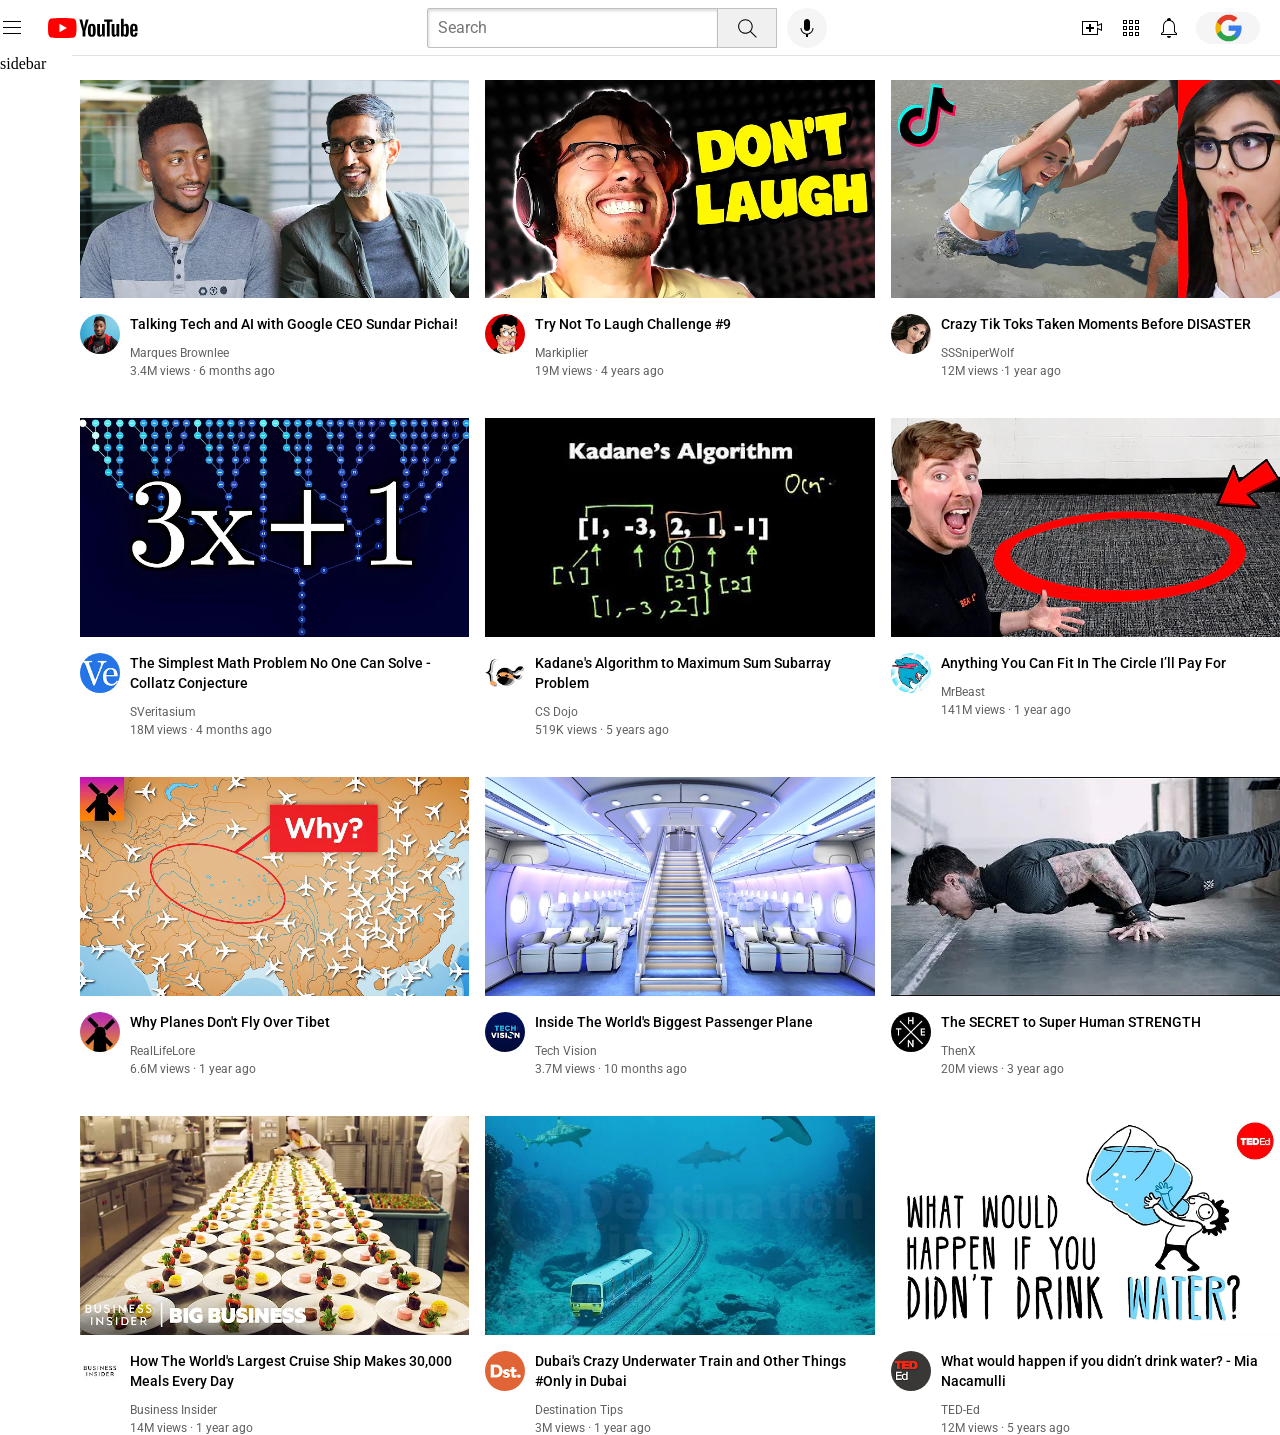
==== youtube.html @ 018f8a4e "Add files via upload" ====
<!DOCTYPE html>
<html lang="en">
<head> 
 <style>
  @import url('https://fonts.googleapis.com/css2?family=Roboto:ital,wght@0,100;0,300;0,400;0,500;0,700;0,900;1,100;1,300;1,400;1,500;1,700;1,900&display=swap');
 </style>
  <meta charset="UTF-8">
  <meta name="viewport" content="width=device-width, initial-scale=1.0">
  <title>YouTube.com Clone</title>
 
    
<link rel="stylesheet" href="styles/general.css">
<link rel="stylesheet" href="styles/header.css">
<link rel="stylesheet" href="styles/video.css">
<link rel="stylesheet" href="styles/sidebar.css">
</head>
<body><div class="header">
<div class="left-section"> <img class="hamburger-menu" src="icons/hamburger-menu.svg" alt=""> 
<img class="youtube-logo" src="icons/youtube-logo.svg" alt=""> </div>
<div class="middle-section"><input class="search-bar" type="text" placeholder="Search">
<button class="search-button"> <img class="search-icon" src="icons/search.svg" alt=""></button> 
<button class="voice-search-button"> <img class="voice-search-icon" src="icons/voice-search-icon.svg" alt=""></button></div>
<div class="right-section"> 
<img class="upload-icon" src="icons/upload.svg" alt="">
<img class="youtube-apps" src="icons/youtube-apps.svg" alt="">
<img class="notifications-icon" src="icons/notifications.svg" alt="">
<img class="current-user-picture" src="channel-pictures/Google-image8-2.webp" alt=""></div>
</div>


<div class="sidebar">
  sidebar
</div>


   <div class="video-grid">


  


     
    <div class="video-preview" >
      <div class="thumbnail-row"> <img class="thumbnail" src=
        "thumbnails/thumbnail-1.webp" 
        alt=""></div>

      <div class="video-info-grid"> 
        <div class="channel-picture"> <img class="profile-picture" src="channel-pictures/channel-1.jpeg" alt=""></div>
        <div class="video-info">  <p class="video-title" >Talking Tech and 
          AI with Google CEO Sundar Pichai!</p>
          <p class="video-author" >Marques Brownlee</p>
          <p class="video-stats" >3.4M views &#183; 6 months ago</p></div>
     

      </div>
      
     
      
     </div>
     <div class="video-preview" >
      <div class="thumbnail-row"> <img class="thumbnail" src=
        "thumbnails/thumbnail-2.webp" 
        alt=""></div>

      <div class="video-info-grid"> 
        <div class="channel-picture"> <img class="profile-picture" src="channel-pictures/channel-2.jpeg" alt=""></div> 
        <div class="video-info">  <p class="video-title" >Try Not To Laugh Challenge #9</p>
          <p class="video-author" >Markiplier</p>
          <p class="video-stats" >19M views &#183; 4 years ago</p></div>
     

      </div>
      
     
      
     </div>
    
     <div class="video-preview" >
      <div class="thumbnail-row"> <img class="thumbnail" src=
        "thumbnails/thumbnail-3.webp" 
        alt=""></div>

      <div class="video-info-grid"> 
        <div class="channel-picture"> <img class="profile-picture" src="channel-pictures/channel-3.jpeg" alt=""></div> 
        <div class="video-info">  <p class="video-title" >
          Crazy Tik Toks Taken Moments Before DISASTER</p>
          <p class="video-author" >SSSniperWolf

          </p>
          <p class="video-stats" >12M views &#183;1 year ago  </p></div>
         

      </div>
      
     
      
     </div>


     <div class="video-preview" >
      <div class="thumbnail-row"> <img class="thumbnail" src=
        "thumbnails/thumbnail-4.webp" 
        alt=""></div>

      <div class="video-info-grid"> 
        <div class="channel-picture"> <img class="profile-picture" src="channel-pictures/channel-4.jpeg" alt=""></div> 
        <div class="video-info">  <p class="video-title" >
          The Simplest Math Problem No One Can Solve - Collatz Conjecture</p>
          <p class="video-author" >SVeritasium

          </p>
          <p class="video-stats" >18M views  &#183; 4 months ago </p></div>
         

      </div>
      
     
      
     </div>


     <div class="video-preview" >
      <div class="thumbnail-row"> <img class="thumbnail" src=
        "thumbnails/thumbnail-5.webp" 
        alt=""></div>

      <div class="video-info-grid"> 
        <div class="channel-picture"> <img class="profile-picture" src="channel-pictures/channel-5.jpeg" alt=""></div> 
        <div class="video-info">  <p class="video-title" >
          Kadane's Algorithm to Maximum Sum Subarray Problem</p>
          <p class="video-author" >CS Dojo </p>

          <p class="video-stats" >519K views  &#183; 5 years ago </p></div>
         

      </div>
      
     
      
     </div>

     <div class="video-preview" >
      <div class="thumbnail-row"> <img class="thumbnail" src=
        "thumbnails/thumbnail-6.webp" 
        alt=""></div>

      <div class="video-info-grid"> 
        <div class="channel-picture"> <img class="profile-picture" src="channel-pictures/channel-6.jpeg" alt=""></div> 
        <div class="video-info">  <p class="video-title" >
          Anything You Can Fit In The Circle I’ll Pay For</p>
          <p class="video-author" >MrBeast </p>

          <p class="video-stats" >141M views  &#183; 1 year ago</p></div>
         

      </div>
      
     
      
     </div>

     <div class="video-preview" >
      <div class="thumbnail-row"> <img class="thumbnail" src=
        "thumbnails/thumbnail-7.webp" 
        alt=""></div>

      <div class="video-info-grid"> 
        <div class="channel-picture"> <img class="profile-picture" src="channel-pictures/channel-7.jpeg" alt=""></div> 
        <div class="video-info">  <p class="video-title" >
          Why Planes Don't Fly Over Tibet</p>
          <p class="video-author" >RealLifeLore </p>

          <p class="video-stats" >6.6M views  &#183; 1 year ago</p></div>
         

      </div>
      
     
      
     </div>

     <div class="video-preview" >
      <div class="thumbnail-row"> <img class="thumbnail" src=
        "thumbnails/thumbnail-8.webp" 
        alt=""></div>

      <div class="video-info-grid"> 
        <div class="channel-picture"> <img class="profile-picture" src="channel-pictures/channel-8.jpeg" alt=""></div> 
        <div class="video-info">  <p class="video-title" >
          Inside The World's Biggest Passenger Plane</p>
          <p class="video-author" >Tech Vision </p>

          <p class="video-stats" >3.7M views   &#183; 10 months ago</p></div>
         

      </div>
      
     
      
     </div>

    

    <div class="video-preview" >
     <div class="thumbnail-row"> <img class="thumbnail" src=
       "thumbnails/thumbnail-9.webp" 
       alt=""></div>

     <div class="video-info-grid"> 
       <div class="channel-picture"> <img class="profile-picture" src="channel-pictures/channel-9.jpeg" alt=""></div> 
       <div class="video-info">  <p class="video-title" >
         The SECRET to Super Human STRENGTH</p>
         <p class="video-author" >ThenX </p>

         <p class="video-stats" >20M views   &#183; 3 year ago</p></div>
        

     </div>
     
    
     
    </div>


    <div class="video-preview" >
      <div class="thumbnail-row"> <img class="thumbnail" src=
        "thumbnails/thumbnail-10.webp" 
        alt=""></div>

      <div class="video-info-grid"> 
        <div class="channel-picture"> <img class="profile-picture" src="channel-pictures/channel-10.jpeg" alt=""></div> 
        <div class="video-info">  <p class="video-title" >
          How The World's Largest Cruise Ship Makes 30,000 Meals Every Day</p>
          <p class="video-author" >Business Insider</p>

          <p class="video-stats" >14M views   &#183; 1 year ago</p></div>
         

      </div>
      
     
      
     </div>

     
    <div class="video-preview" >
      <div class="thumbnail-row"> <img class="thumbnail" src=
        "thumbnails/thumbnail-11.webp" 
        alt=""></div>

      <div class="video-info-grid"> 
        <div class="channel-picture"> <img class="profile-picture" src="channel-pictures/channel-11.jpeg" alt=""></div> 
        <div class="video-info">  <p class="video-title" >
          Dubai's Crazy Underwater Train and Other Things #Only in Dubai</p>
          <p class="video-author" >Destination Tips</p>

          <p class="video-stats" >3M views   &#183; 1 year ago</p></div>
         

      </div>
      
     
      
     </div>


     <div class="video-preview" >
      <div class="thumbnail-row"> <img class="thumbnail" src=
        "thumbnails/thumbnail-12.webp" 
        alt=""></div>

      <div class="video-info-grid"> 
        <div class="channel-picture"> <img class="profile-picture" src="channel-pictures/channel-12.jpeg" alt=""></div> 
        <div class="video-info">  <p class="video-title" >
          What would happen if you didn’t drink water? - Mia Nacamulli</p>
          <p class="video-author" >TED-Ed</p>

          <p class="video-stats" >12M views   &#183; 5 years ago</p></div>
         

      </div>
      
     
      
     </div>


   </div>
      

   

       
  </body>
</html>
---- styles/general.css ----
p{
  font-family: Roboto ;
  margin-top: 0;
  margin-bottom: 0;
 }

 body{
  margin: 0;
  margin-top: 80px;
  padding-left: 80px;
 }
---- styles/header.css ----
.header{
  height: 55px;
  display: flex;
  flex-direction: row;
  justify-content: space-between;
  position: fixed;
  top: 0;
  left: 0;
  right: 0;
  background-color: white;
  border-bottom-width:1px ;
  border-bottom-style: solid;
  border-bottom-color: rgb(228, 225, 225) ;
}
.left-section{
  display: flex;
  align-items: center;
  
}
.hamburger-menu{
  height: 24px;
  margin-left: 24;
  margin-right: 24px;
}
.youtube-logo{
  height: 20px;
}
.middle-section{
  flex: 1;
  margin-left: 70px;
  margin-right: 34px;
  max-width: 400px;
  display: flex;
  align-items: center;
}
.search-bar{
  flex: 1;
  height: 36px;
  padding-left: 10px;
  font-size: 16px;
  border-width: 1px;
  border-style: solid;
  border-color: rgb(192, 192, 192);
  border-radius: 2px;
  box-shadow: inset 1px 2px 3px rgba(0, 0, 0, 0.15);
  width: 0;
}
.search-bar::placeholder{
font-family: Roboto , Arial;
font-size: 16px;
}
.search-button{
height: 40px;
width: 60px;
background-color: rgb(240, 240, 240);
border-width: 1px;
border-style: solid;
border-color:rgb(192, 192, 192) ;
margin-left: -1px;
margin-right: 10px;u
}
.search-icon{
  height: 25px;
  margin-top: 4px;
}
.voice-search-button{
  height: 40px;
  width: 40px;
  border-radius: 20px;
  background-color: rgb(245, 245, 245);
  border: none;
}
.voice-search-icon{
  height: 24px;
  margin-top: 4px;
}
.right-section{
  width: 180px;
  margin-right: 20px;
  display: flex;
  align-items: center;
  justify-content: space-between;
  flex-shrink: 0;
}
.upload-icon{
 height: 24px;}
.youtube-apps{
  height: 24px;}
.notifications-icon{
  height: 24px;}
.current-user-picture{
  height: 32px;
  border-radius: 16px;
}
---- styles/video.css ----
.thumbnail{
      width: 100%;
    }
   
     .video-title{
      margin-top: 0 ;
      font-size: 14px;
      font-weight: 500;
      line-height: 20px;
      margin-bottom: 12px;
     }
     
    
    
    .video-info-grid{
      display: grid;
      grid-template-columns: 50px 1fr;
    }
    .channel-picture{
     
     
    }
    .video-info{
      
    }
     .profile-picture{
      width: 40px;
      border-radius: 50px;
     }
     .thumbnail-row{
      margin-bottom: 12px;
     }
     .video-author{
      font-size: 12px;
      color: rgb(96, 96, 96);
      margin-bottom: 4px;
     }
     .video-stats {
      font-size: 12px;
      color: rgb(96, 96, 96);
     }
     .video-grid{
      display: grid;
      grid-template-columns: 1fr 1fr 1fr;
      column-gap: 16px;
      row-gap: 40px;
     }
---- styles/sidebar.css ----
.sidebar{
  position: fixed;
  left: 0;
  bottom: 0;
  top: 55px;
  background-color: white;
  width: 72px;
}
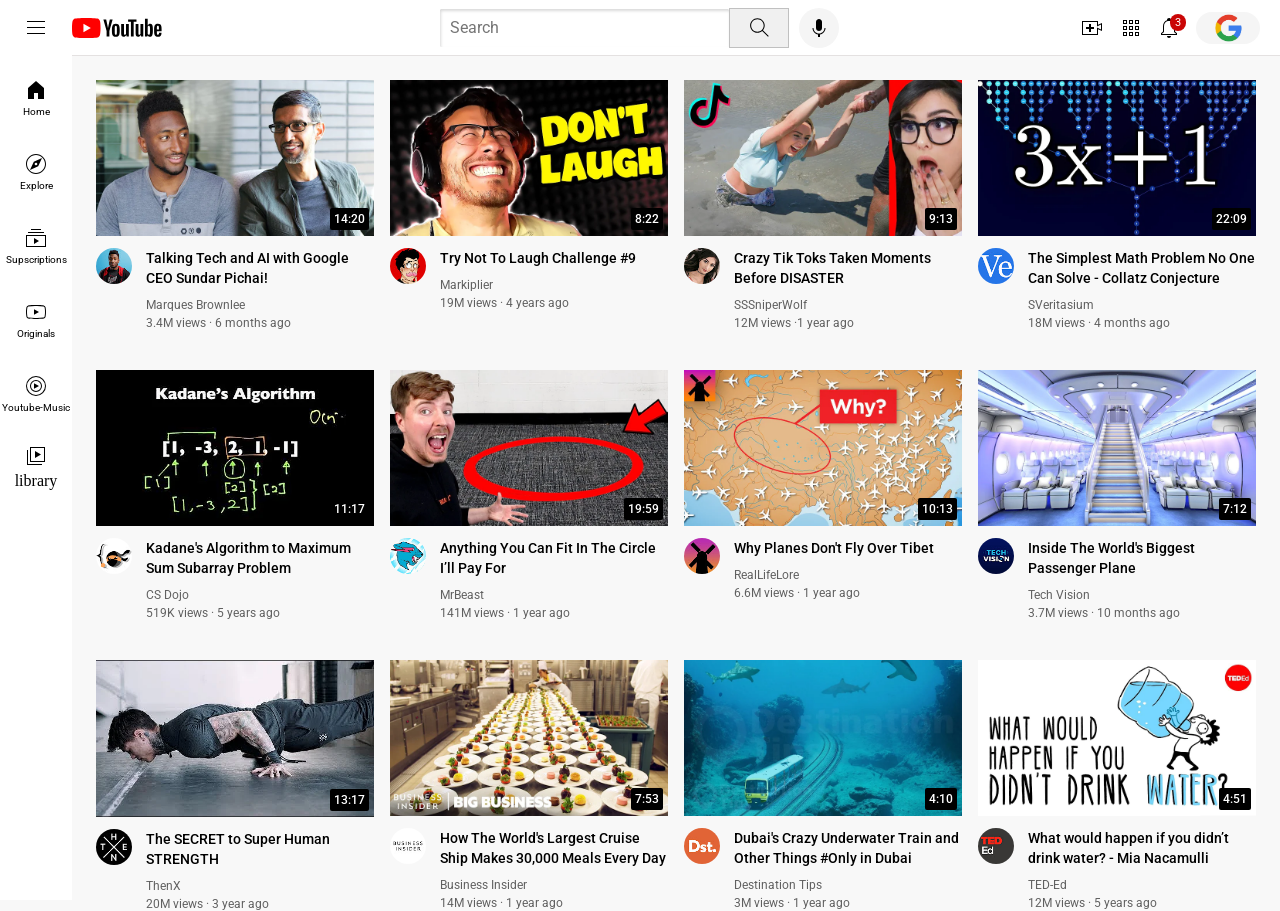
==== commit 26c8cd7b: "Add files via upload" ====
--- a/youtube.html
+++ b/youtube.html
@@ -18,18 +18,38 @@
 <div class="left-section"> <img class="hamburger-menu" src="icons/hamburger-menu.svg" alt=""> 
 <img class="youtube-logo" src="icons/youtube-logo.svg" alt=""> </div>
 <div class="middle-section"><input class="search-bar" type="text" placeholder="Search">
-<button class="search-button"> <img class="search-icon" src="icons/search.svg" alt=""></button> 
-<button class="voice-search-button"> <img class="voice-search-icon" src="icons/voice-search-icon.svg" alt=""></button></div>
+<button class="search-button"> <img class="search-icon" src="icons/search.svg" alt="">
+<div class="tooltip">Search</div></button> 
+<button class="voice-search-button"> <img class="voice-search-icon" src="icons/voice-search-icon.svg" alt="">
+<div class="tooltip"> Search with your voice</div></button></div>
 <div class="right-section"> 
-<img class="upload-icon" src="icons/upload.svg" alt="">
-<img class="youtube-apps" src="icons/youtube-apps.svg" alt="">
-<img class="notifications-icon" src="icons/notifications.svg" alt="">
+  <div class="upload-icon-container"><img class="upload-icon" src="icons/upload.svg" alt="">
+    <div class="tooltip"> Create</div></div>
+<div class="youtube-apps-container">
+<img class="youtube-apps"  src="icons/youtube-apps.svg" alt="">
+<div class="tooltip">Youtube apps</div></div>
+<div class="notifications-icon-container">
+<div class="notifications-icon-container"><img class="notifications-icon"
+   src="icons/notifications.svg" alt=""> <div class="tooltip">Notifications icon</div>
+<div class="notifications-count"> 3</div>
+</div></div>
 <img class="current-user-picture" src="channel-pictures/Google-image8-2.webp" alt=""></div>
 </div>
 
 
 <div class="sidebar">
-  sidebar
+  <div class="sidebar-link"> <img src="icons/home.svg" alt="">
+  <div>Home</div></div>
+  <div class="sidebar-link"> <img src="icons/explore.svg" alt="">
+  <div>Explore</div></div>
+  <div class="sidebar-link"> <img src="icons/subscriptions.svg" alt="">
+  <div>Supscriptions</div></div>
+  <div class="sidebar-link"> <img src="icons/originals.svg" alt="">
+  <div>Originals</div></div>
+  <div class="sidebar-link"> <img src="icons/youtube-music.svg" alt="">
+  <div>Youtube-Music</div></div>
+  <div class="sidebar-link"> <img src="icons/library.svg" alt="">
+  library</div>
 </div>
 
 
@@ -40,11 +60,12 @@
 
 
      
-    <div class="video-preview" >
+    <div  class="video-preview" >
       <div class="thumbnail-row"> <img class="thumbnail" src=
         "thumbnails/thumbnail-1.webp" 
-        alt=""></div>
-
+        alt=""> 
+      <div class="video-time">14:20</div>
+    </div>
       <div class="video-info-grid"> 
         <div class="channel-picture"> <img class="profile-picture" src="channel-pictures/channel-1.jpeg" alt=""></div>
         <div class="video-info">  <p class="video-title" >Talking Tech and 
@@ -61,7 +82,9 @@
      <div class="video-preview" >
       <div class="thumbnail-row"> <img class="thumbnail" src=
         "thumbnails/thumbnail-2.webp" 
-        alt=""></div>
+        alt="">
+      <div class="video-time">8:22</div>
+      </div>
 
       <div class="video-info-grid"> 
         <div class="channel-picture"> <img class="profile-picture" src="channel-pictures/channel-2.jpeg" alt=""></div> 
@@ -79,7 +102,9 @@
      <div class="video-preview" >
       <div class="thumbnail-row"> <img class="thumbnail" src=
         "thumbnails/thumbnail-3.webp" 
-        alt=""></div>
+        alt="">
+      <div class="video-time">9:13</div>
+      </div>
 
       <div class="video-info-grid"> 
         <div class="channel-picture"> <img class="profile-picture" src="channel-pictures/channel-3.jpeg" alt=""></div> 
@@ -101,7 +126,9 @@
      <div class="video-preview" >
       <div class="thumbnail-row"> <img class="thumbnail" src=
         "thumbnails/thumbnail-4.webp" 
-        alt=""></div>
+        alt="">
+      <div class="video-time">22:09</div>
+      </div>
 
       <div class="video-info-grid"> 
         <div class="channel-picture"> <img class="profile-picture" src="channel-pictures/channel-4.jpeg" alt=""></div> 
@@ -123,7 +150,9 @@
      <div class="video-preview" >
       <div class="thumbnail-row"> <img class="thumbnail" src=
         "thumbnails/thumbnail-5.webp" 
-        alt=""></div>
+        alt=""> 
+      <div class="video-time">11:17</div>
+      </div>
 
       <div class="video-info-grid"> 
         <div class="channel-picture"> <img class="profile-picture" src="channel-pictures/channel-5.jpeg" alt=""></div> 
@@ -143,7 +172,9 @@
      <div class="video-preview" >
       <div class="thumbnail-row"> <img class="thumbnail" src=
         "thumbnails/thumbnail-6.webp" 
-        alt=""></div>
+        alt="">
+      <div class="video-time">19:59</div>
+      </div>
 
       <div class="video-info-grid"> 
         <div class="channel-picture"> <img class="profile-picture" src="channel-pictures/channel-6.jpeg" alt=""></div> 
@@ -163,7 +194,9 @@
      <div class="video-preview" >
       <div class="thumbnail-row"> <img class="thumbnail" src=
         "thumbnails/thumbnail-7.webp" 
-        alt=""></div>
+        alt="">
+      <div class="video-time">10:13</div>
+      </div>
 
       <div class="video-info-grid"> 
         <div class="channel-picture"> <img class="profile-picture" src="channel-pictures/channel-7.jpeg" alt=""></div> 
@@ -183,7 +216,9 @@
      <div class="video-preview" >
       <div class="thumbnail-row"> <img class="thumbnail" src=
         "thumbnails/thumbnail-8.webp" 
-        alt=""></div>
+        alt="">
+      <div class="video-time">7:12</div>
+      </div>
 
       <div class="video-info-grid"> 
         <div class="channel-picture"> <img class="profile-picture" src="channel-pictures/channel-8.jpeg" alt=""></div> 
@@ -205,7 +240,9 @@
     <div class="video-preview" >
      <div class="thumbnail-row"> <img class="thumbnail" src=
        "thumbnails/thumbnail-9.webp" 
-       alt=""></div>
+       alt="">
+      <div class="video-time">13:17</div>
+      </div>
 
      <div class="video-info-grid"> 
        <div class="channel-picture"> <img class="profile-picture" src="channel-pictures/channel-9.jpeg" alt=""></div> 
@@ -226,7 +263,9 @@
     <div class="video-preview" >
       <div class="thumbnail-row"> <img class="thumbnail" src=
         "thumbnails/thumbnail-10.webp" 
-        alt=""></div>
+        alt="">
+      <div class="video-time">7:53</div>
+      </div>
 
       <div class="video-info-grid"> 
         <div class="channel-picture"> <img class="profile-picture" src="channel-pictures/channel-10.jpeg" alt=""></div> 
@@ -247,7 +286,9 @@
     <div class="video-preview" >
       <div class="thumbnail-row"> <img class="thumbnail" src=
         "thumbnails/thumbnail-11.webp" 
-        alt=""></div>
+        alt="">
+      <div class="video-time">4:10</div>
+      </div>
 
       <div class="video-info-grid"> 
         <div class="channel-picture"> <img class="profile-picture" src="channel-pictures/channel-11.jpeg" alt=""></div> 
@@ -268,7 +309,9 @@
      <div class="video-preview" >
       <div class="thumbnail-row"> <img class="thumbnail" src=
         "thumbnails/thumbnail-12.webp" 
-        alt=""></div>
+        alt="">
+      <div class="video-time">4:51</div>
+      </div>
 
       <div class="video-info-grid"> 
         <div class="channel-picture"> <img class="profile-picture" src="channel-pictures/channel-12.jpeg" alt=""></div> 
--- a/styles/general.css
+++ b/styles/general.css
@@ -8,5 +8,7 @@
  body{
   margin: 0;
   margin-top: 80px;
-  padding-left: 80px;
+  padding-left: 96px;
+  padding-right: 24px;
+  background-color: rgb(248, 248, 248);
  }
--- a/styles/header.css
+++ b/styles/header.css
@@ -7,6 +7,7 @@
   top: 0;
   left: 0;
   right: 0;
+  z-index: 100;
   background-color: white;
   border-bottom-width:1px ;
   border-bottom-style: solid;
@@ -19,11 +20,12 @@
 }
 .hamburger-menu{
   height: 24px;
-  margin-left: 24;
-  margin-right: 24px;
+  margin-left: 24px;
+  margin-right: 0;
 }
 .youtube-logo{
   height: 20px;
+  margin-left: 24px;
 }
 .middle-section{
   flex: 1;
@@ -38,9 +40,7 @@
   height: 36px;
   padding-left: 10px;
   font-size: 16px;
-  border-width: 1px;
-  border-style: solid;
-  border-color: rgb(192, 192, 192);
+  border: 1px solid rgb(255,255,255);
   border-radius: 2px;
   box-shadow: inset 1px 2px 3px rgba(0, 0, 0, 0.15);
   width: 0;
@@ -57,11 +57,48 @@
 border-style: solid;
 border-color:rgb(192, 192, 192) ;
 margin-left: -1px;
-margin-right: 10px;u
+margin-right: 10px;
+
+}
+.search-button, 
+.voice-search-button , .upload-icon-container,
+.youtube-apps-container, .notifications-icon-container {
+  display: flex;
+  justify-content: center;
+  align-items: center;
+  position: relative;
+}
+.search-button .tooltip,
+.voice-search-button .tooltip,
+.upload-icon-container .tooltip,
+.youtube-apps-container .tooltip,
+.notifications-icon-container .tooltip {
+font-family: Roboto, Arial ;
+position: absolute;
+background-color: gray;
+color: white;
+padding-top: 4px;
+padding-bottom: 4px;
+padding-left: 8px;
+padding-right: 4px;
+border-radius: 2px;
+font-size: 12px;
+bottom: -30px;
+opacity: 0;
+transition: opacity 0.15s;
+pointer-events: none;
+white-space: nowrap;
+}
+.search-button:hover .tooltip,
+.voice-search-button:hover .tooltip ,
+.upload-icon-container:hover .tooltip,
+.youtube-apps-container:hover .tooltip,
+.notifications-icon-container:hover .tooltip{
+ 
+opacity: 1;
 }
 .search-icon{
   height: 25px;
-  margin-top: 4px;
 }
 .voice-search-button{
   height: 40px;
@@ -72,7 +109,6 @@
 }
 .voice-search-icon{
   height: 24px;
-  margin-top: 4px;
 }
 .right-section{
   width: 180px;
@@ -88,6 +124,23 @@
   height: 24px;}
 .notifications-icon{
   height: 24px;}
+.notifications-icon-container{
+  position: relative;
+  }
+.notifications-count{
+  position: absolute;
+  top: -2px;
+  right: -5px;
+  background-color: rgb(202, 6, 6);
+  color:white;
+  font-family: Roboto, Arial;
+  font-size: 11px;
+  padding-left: 5px;
+  padding-right: 5px;
+  padding-top: 2px;
+  padding-bottom: 2px;
+  border-radius: 10px;
+  }
 .current-user-picture{
   height: 32px;
   border-radius: 16px;
--- a/styles/video.css
+++ b/styles/video.css
@@ -8,7 +8,7 @@
       font-size: 14px;
       font-weight: 500;
       line-height: 20px;
-      margin-bottom: 12px;
+      margin-bottom: 10px;
      }
      
     
@@ -25,11 +25,12 @@
       
     }
      .profile-picture{
-      width: 40px;
+      width: 36px;
       border-radius: 50px;
      }
      .thumbnail-row{
-      margin-bottom: 12px;
+      margin-bottom: 8px;
+      position: relative;
      }
      .video-author{
       font-size: 12px;
@@ -46,4 +47,30 @@
       column-gap: 16px;
       row-gap: 40px;
      }
- +     @media (max-width:750px) {
+      .video-grid{
+        grid-template-columns: 1fr 1fr;
+       }
+     }
+     @media (min-width:751px) and (max-width:999px){
+      .video-grid{
+        grid-template-columns: 1fr 1fr 1fr;
+      }
+     }
+     @media (min-width:1000px) {
+      .video-grid{
+        grid-template-columns: 1fr 1fr 1fr 1fr;
+      }
+     }
+     .video-time{
+      font-family: Roboto , Arial;
+      font-size: 12px;
+      font-weight: 500;
+      padding: 4px;
+      border-radius: 2px;
+      background-color: black;
+      color: white;
+      position: absolute;
+      bottom: 10px;
+      right: 5px;
+     }
--- a/styles/sidebar.css
+++ b/styles/sidebar.css
@@ -5,4 +5,26 @@
   top: 55px;
   background-color: white;
   width: 72px;
+  z-index: 200;
+  padding-top: 5px;
+}
+.sidebar-link{
+ 
+  height: 74px;
+  display: flex;
+  flex-direction: column;
+  justify-content: center;
+  align-items: center;
+  cursor: pointer;
+}
+.sidebar-link:hover{
+  background-color: rgb(236, 236, 236);
+}
+.sidebar-link img{
+  height: 24px;
+  margin-bottom: 4px;
+}
+.sidebar-link div{
+  font-family: Roboto, Arial;
+  font-size: 10px;
 }
